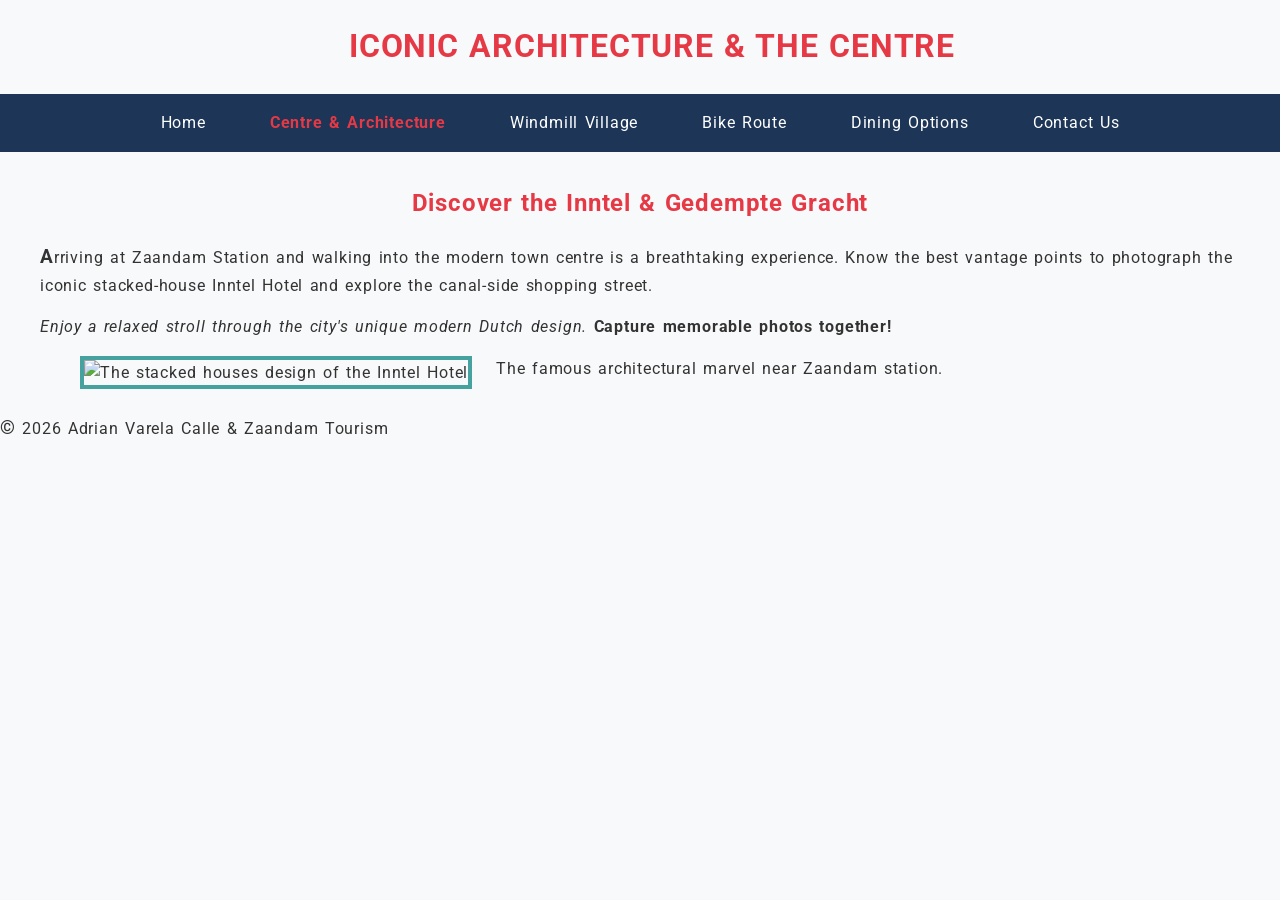
==== architecture.html @ 2069a8c5 "Proyect Final" ====
<!DOCTYPE html>
<html lang="en">
<head>
    <meta charset="utf-8">
    <meta name="author" content="Adrian Varela Calle">
    <meta name="description" content="Explore Zaandam iconic architecture and the Inntel Hotel. Capture memorable photos together on your romantic stroll through the modern Dutch town centre.">
    <meta name="keywords" content="Zaandam, architecture, Inntel, couple, photos">
    <meta name="viewport" content="width=device-width, initial-scale=1.0">
    <title>Centre & Architecture - Zaandam Guide</title>
    <link rel="icon" type="image/x-icon" href="img/favicon.ico">
    <link rel="stylesheet" type="text/css" href="css/style.css">
</head>
<body>
    <header>
        <h1>Iconic Architecture & The Centre</h1>
        <nav>
            <ul>
                <li><a href="index.html">Home</a></li>
                <li><a href="architecture.html" class="selected">Centre & Architecture</a></li>
                <li><a href="windmills.html">Windmill Village</a></li>
                <li><a href="bike-route.html">Bike Route</a></li>
                <li><a href="dining.html">Dining Options</a></li>
                <li><a href="contact.html">Contact Us</a></li>
            </ul>
        </nav>
    </header>
    
    <main>
        <section>
            <article>
                <h2>Discover the Inntel & Gedempte Gracht</h2>
                <p>Arriving at Zaandam Station and walking into the modern town centre is a breathtaking experience. Know the best vantage points to photograph the iconic stacked-house Inntel Hotel and explore the canal-side shopping street.</p>
                <em>Enjoy a relaxed stroll through the city's unique modern Dutch design.</em>
                <strong>Capture memorable photos together!</strong>
            </article>
            <figure>
                <img src="img/inntel-hotel.jpg" alt="The stacked houses design of the Inntel Hotel" title="Inntel Hotel Zaandam">
                <figcaption>The famous architectural marvel near Zaandam station.</figcaption>
            </figure>
        </section>
    </main>
    
    <footer>
        <p>&#169; 2026 Adrian Varela Calle &amp; Zaandam Tourism</p>
    </footer>
</body>
</html>
---- css/style.css ----
@import url('https://fonts.googleapis.com/css2?family=Roboto:wght@400;700&display=swap');

/* Basic HTML and CSS Styling Requirements */
body {
	font-family: 'Roboto', sans-serif;
	line-height: 1.6;
	letter-spacing: 0.05em;
	word-spacing: 0.1em;
	color: #333333;
	background-color: #f8f9fa;
	margin: 0;
	padding: 0;
}

h1 {
	text-transform: uppercase;
	text-indent: 1.5rem;
}

/* Advanced CSS Selectors and Formatting */
h1, h2 {
	color: #e63946;
	text-align: center;
}

p::first-letter {
	font-size: 1.2rem;
	font-weight: bold;
}

nav {
	background-color: #1d3557;
	padding: 1rem;
}

nav > ul {
	display: flex;
	list-style: none;
	padding: 0;
	margin: 0;
	justify-content: center;
}

nav a {
	color: #ffffff;
	text-decoration: none;
	padding: 0.5rem 1rem;
}

/* Mouse over link pseudo-class */
nav a:hover, nav a:focus {
	border-bottom-color: #e63946;
	border-bottom-style: solid;
	border-bottom-width: 2px;
}

/* Selected link pseudo-class */
nav a.selected {
	font-weight: bold;
	color: #e63946;
}

section {
	position: relative;
	max-width: 1200px;
	margin: 2rem auto;
	padding: 0 2rem;
}

img {
	float: left;
	margin-right: 1.5rem;
	margin-bottom: 1rem;
	max-width: 400px;
	border-color: #45a29e;
	border-style: solid;
	border-width: 4px;
}

table {
	width: 100%;
	border-collapse: collapse;
	margin-top: 1.5rem;
}

th, td {
	padding: 1rem;
	text-align: left;
}

/* Table pseudo-classes for even and odd rows */
table tr:nth-child(even) {
	background-color: #CFF;
}

table tr:nth-child(odd) {
	background-color: #FFF;
}

/* Responsiveness and Metadata specific elements */
#cookies {
	position: fixed;
	bottom: 0;
	left: 0;
	width: 100%;
	background-color: #f1faee;
	color: #333333;
	text-align: center;
	padding: 1rem 0;
	z-index: 9999;
}

/* Device specification for PC viewport */
@media (min-width: 769px) {
	nav > ul {
		flex-direction: row;
		gap: 2rem;
	}
}

/* Device specification for Smartphone viewport */
@media (max-width: 768px) {
	nav > ul {
		flex-direction: column;
		align-items: center;
	}
	
	img {
		float: none;
		margin-right: 0;
		width: 100%;
	}
	
	body {
		padding-bottom: 80px; 
	}
}
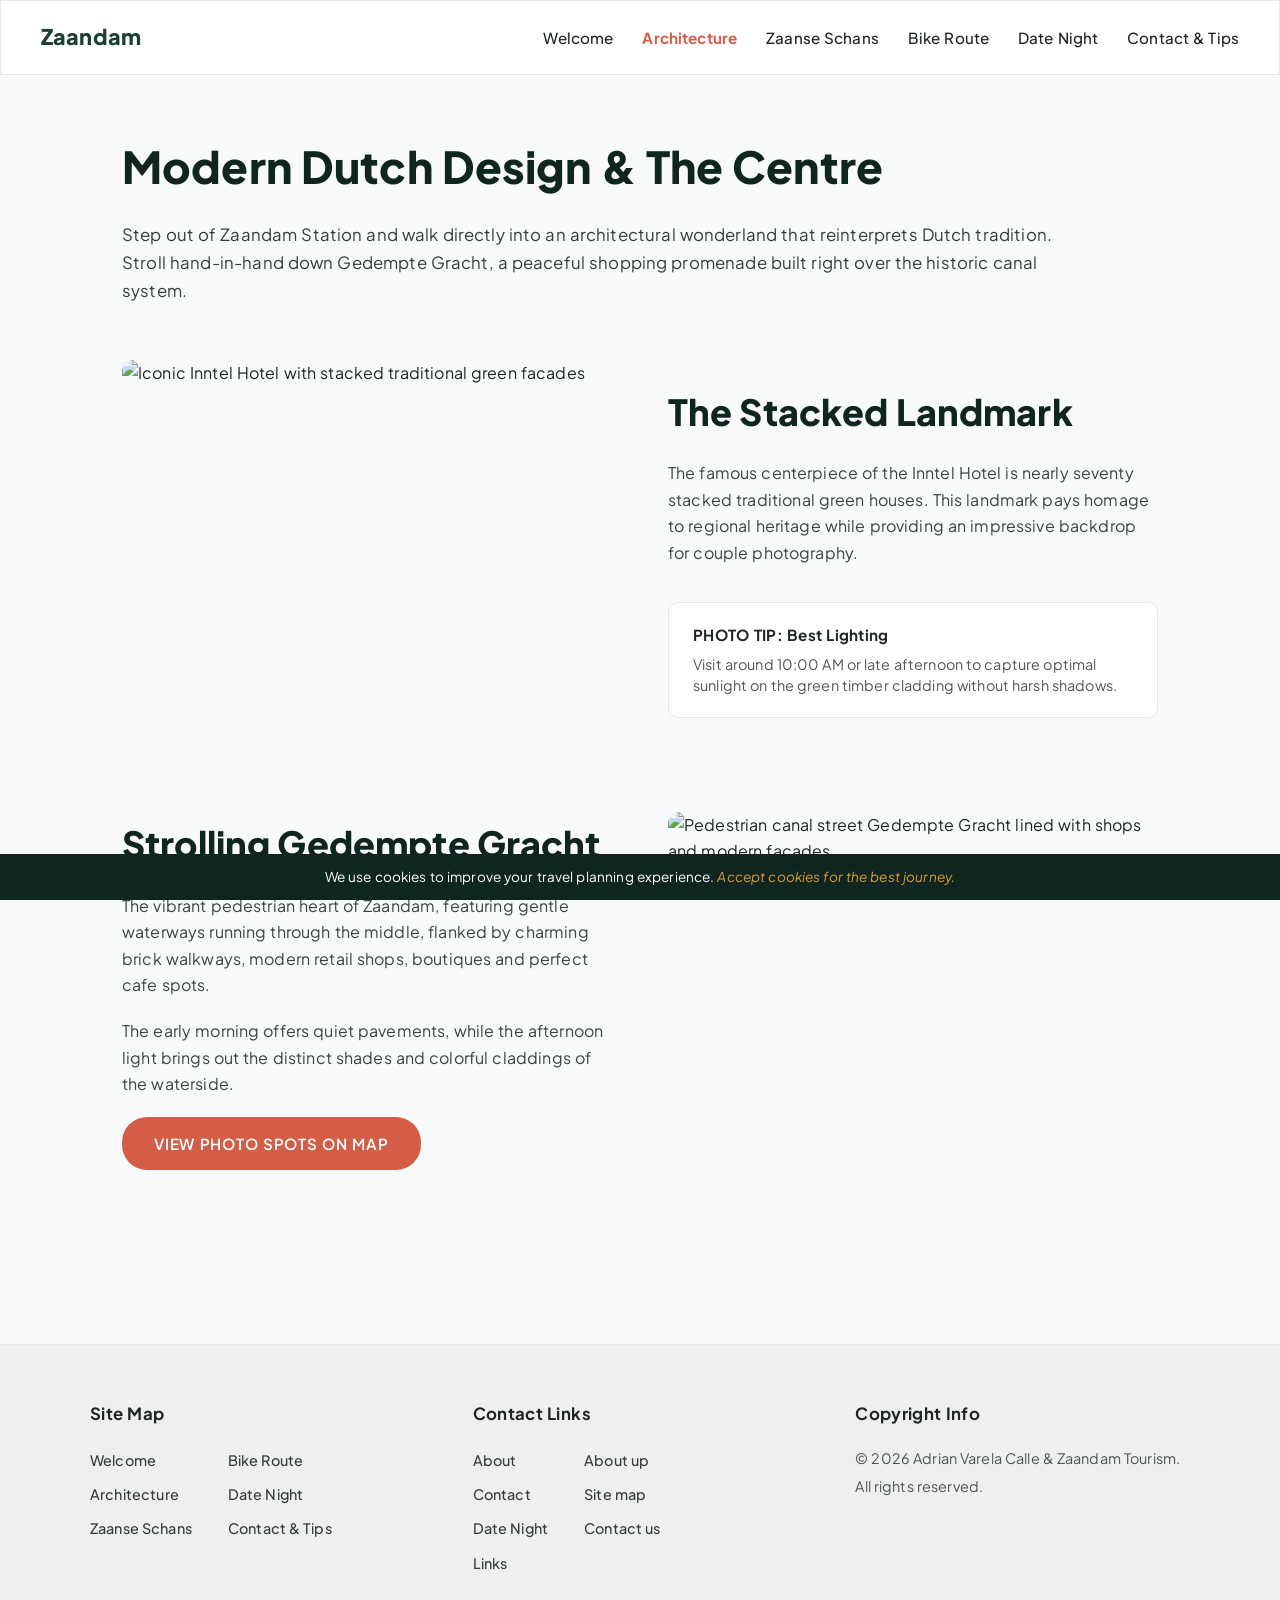
==== commit b6c1c3f3: "Actualizar proyecto" ====
--- a/architecture.html
+++ b/architecture.html
@@ -1,47 +1,133 @@
 <!DOCTYPE html>
 <html lang="en">
 <head>
-    <meta charset="utf-8">
-    <meta name="author" content="Adrian Varela Calle">
-    <meta name="description" content="Explore Zaandam iconic architecture and the Inntel Hotel. Capture memorable photos together on your romantic stroll through the modern Dutch town centre.">
-    <meta name="keywords" content="Zaandam, architecture, Inntel, couple, photos">
-    <meta name="viewport" content="width=device-width, initial-scale=1.0">
-    <title>Centre & Architecture - Zaandam Guide</title>
-    <link rel="icon" type="image/x-icon" href="img/favicon.ico">
-    <link rel="stylesheet" type="text/css" href="css/style.css">
+	<meta charset="utf-8">
+	<meta name="author" content="Adrian Varela Calle">
+	<meta name="description" content="Explore the unique modern Dutch architecture and shopping canals of central Zaandam, featuring the stacked Inntel Hotel and Gedempte Gracht.">
+	<meta name="keywords" content="Zaandam, architecture, Inntel, shopping, canals">
+	<meta name="viewport" content="width=device-width, initial-scale=1.0">
+	<title>Zaandam Guide for Young Spanish Couples - Centre &amp; Architecture</title>
+	
+	<!-- Google Fonts Preconnect and Stylesheet -->
+	<link rel="preconnect" href="https://fonts.googleapis.com">
+	<link rel="preconnect" href="https://fonts.gstatic.com" crossorigin>
+	<link rel="stylesheet" type="text/css" href="https://fonts.googleapis.com/css2?family=Plus+Jakarta+Sans:wght@400;500;600;700;800&display=swap">
+	
+	<!-- Favicon and Local Stylesheet -->
+	<link rel="icon" type="image/x-icon" href="img/favicon.ico">
+	<link rel="stylesheet" type="text/css" href="css/style.css">
 </head>
 <body>
-    <header>
-        <h1>Iconic Architecture & The Centre</h1>
-        <nav>
-            <ul>
-                <li><a href="index.html">Home</a></li>
-                <li><a href="architecture.html" class="selected">Centre & Architecture</a></li>
-                <li><a href="windmills.html">Windmill Village</a></li>
-                <li><a href="bike-route.html">Bike Route</a></li>
-                <li><a href="dining.html">Dining Options</a></li>
-                <li><a href="contact.html">Contact Us</a></li>
-            </ul>
-        </nav>
-    </header>
-    
-    <main>
-        <section>
-            <article>
-                <h2>Discover the Inntel & Gedempte Gracht</h2>
-                <p>Arriving at Zaandam Station and walking into the modern town centre is a breathtaking experience. Know the best vantage points to photograph the iconic stacked-house Inntel Hotel and explore the canal-side shopping street.</p>
-                <em>Enjoy a relaxed stroll through the city's unique modern Dutch design.</em>
-                <strong>Capture memorable photos together!</strong>
-            </article>
-            <figure>
-                <img src="img/inntel-hotel.jpg" alt="The stacked houses design of the Inntel Hotel" title="Inntel Hotel Zaandam">
-                <figcaption>The famous architectural marvel near Zaandam station.</figcaption>
-            </figure>
-        </section>
-    </main>
-    
-    <footer>
-        <p>&#169; 2026 Adrian Varela Calle &amp; Zaandam Tourism</p>
-    </footer>
+
+	<!-- Required cookie notice element evaluated with z-index 9999 -->
+	<aside id="cookies">
+		<p>We use cookies to improve your travel planning experience. <em>Accept cookies for the best journey.</em></p>
+	</aside>
+
+	<!-- Header and Main Navigation -->
+	<header class="main-header">
+		<a href="index.html" class="logo">
+			<img src="img/logo.png" alt="Zaandam emblem logo" title="Zaandam Tourism Logo" class="logo-img" onerror="this.style.display='none'">
+			<span class="logo-text">Zaandam</span>
+		</a>
+		<nav class="main-nav">
+			<ul>
+				<li><a href="index.html">Welcome</a></li>
+				<li><a href="architecture.html" class="selected">Architecture</a></li>
+				<li><a href="windmills.html">Zaanse Schans</a></li>
+				<li><a href="bike-route.html">Bike Route</a></li>
+				<li><a href="dining.html">Date Night</a></li>
+				<li><a href="contact.html">Contact &amp; Tips</a></li>
+			</ul>
+		</nav>
+	</header>
+
+	<main class="page-container">
+		<!-- Introduction Header Block -->
+		<section class="intro-block">
+			<h1>Modern Dutch Design &amp; The Centre</h1>
+			<p>Step out of Zaandam Station and walk directly into an architectural wonderland that reinterprets Dutch tradition. Stroll hand-in-hand down Gedempte Gracht, a peaceful shopping promenade built right over the historic canal system.</p>
+		</section>
+
+		<!-- Block 1: The Stacked Landmark (Image Left, Text Right) -->
+		<section class="feature-row">
+			<figure class="feature-figure">
+				<img src="img/inntel-hotel.jpg" alt="Iconic Inntel Hotel with stacked traditional green facades" title="The Famous Stacked Inntel Hotel">
+				<figcaption>The world-famous Inntel Hotel of Zaandam.</figcaption>
+			</figure>
+			<article class="feature-content">
+				<h2>The Stacked Landmark</h2>
+				<p>The famous centerpiece of the Inntel Hotel is nearly seventy stacked traditional green houses. This landmark pays homage to regional heritage while providing an impressive backdrop for couple photography.</p>
+				
+				<!-- Highlighted Photography Tip Card -->
+				<aside class="tip-card">
+					<h3>PHOTO TIP: Best Lighting</h3>
+					<p>Visit around 10:00 AM or late afternoon to capture optimal sunlight on the green timber cladding without harsh shadows.</p>
+				</aside>
+			</article>
+		</section>
+
+		<!-- Block 2: Strolling Gedempte Gracht (Text Left, Image Right) -->
+		<section class="feature-row feature-row-reverse">
+			<article class="feature-content">
+				<h2>Strolling Gedempte Gracht</h2>
+				<p>The vibrant pedestrian heart of Zaandam, featuring gentle waterways running through the middle, flanked by charming brick walkways, modern retail shops, boutiques and perfect cafe spots.</p>
+				<p>The early morning offers quiet pavements, while the afternoon light brings out the distinct shades and colorful claddings of the waterside.</p>
+				<p><a href="contact.html" class="btn btn-primary">View Photo Spots on Map</a></p>
+			</article>
+			<figure class="feature-figure">
+				<img src="img/gedempte-gracht.jpg" alt="Pedestrian canal street Gedempte Gracht lined with shops and modern facades" title="Gedempte Gracht Shopping Promenade">
+				<figcaption>Gedempte Gracht shopping promenade and canal path.</figcaption>
+			</figure>
+		</section>
+	</main>
+
+	<!-- Unified Multi-Column Footer complying with rubrics and figma design -->
+	<footer class="columns-footer">
+		<section class="footer-columns-container">
+			<!-- Column 1: Site Map -->
+			<section class="footer-col">
+				<h3>Site Map</h3>
+				<nav class="footer-links-grid">
+					<ul>
+						<li><a href="index.html">Welcome</a></li>
+						<li><a href="architecture.html">Architecture</a></li>
+						<li><a href="windmills.html">Zaanse Schans</a></li>
+					</ul>
+					<ul>
+						<li><a href="bike-route.html">Bike Route</a></li>
+						<li><a href="dining.html">Date Night</a></li>
+						<li><a href="contact.html">Contact &amp; Tips</a></li>
+					</ul>
+				</nav>
+			</section>
+
+			<!-- Column 2: Contact Links -->
+			<section class="footer-col">
+				<h3>Contact Links</h3>
+				<nav class="footer-links-grid">
+					<ul>
+						<li><a href="contact.html">About</a></li>
+						<li><a href="contact.html">Contact</a></li>
+						<li><a href="dining.html">Date Night</a></li>
+						<li><a href="contact.html">Links</a></li>
+					</ul>
+					<ul>
+						<li><a href="contact.html">About up</a></li>
+						<li><a href="index.html">Site map</a></li>
+						<li><a href="contact.html">Contact us</a></li>
+					</ul>
+				</nav>
+			</section>
+
+			<!-- Column 3: Copyright Info -->
+			<section class="footer-col footer-col-copyright">
+				<h3>Copyright Info</h3>
+				<p>&#169; 2026 Adrian Varela Calle &amp; Zaandam Tourism.</p>
+				<p>All rights reserved.</p>
+			</section>
+		</section>
+	</footer>
+
 </body>
 </html>
--- a/css/style.css
+++ b/css/style.css
@@ -1,137 +1,1200 @@
-@import url('https://fonts.googleapis.com/css2?family=Roboto:wght@400;700&display=swap');
-
-/* Basic HTML and CSS Styling Requirements */
-body {
-	font-family: 'Roboto', sans-serif;
-	line-height: 1.6;
-	letter-spacing: 0.05em;
-	word-spacing: 0.1em;
-	color: #333333;
-	background-color: #f8f9fa;
+/* ==========================================================================
+   Google Fonts Import
+   Direct import of Plus Jakarta Sans according to project design
+   ========================================================================== */
+@import url('https://fonts.googleapis.com/css2?family=Plus+Jakarta+Sans:wght@400;500;600;700;800&display=swap');
+
+/* ==========================================================================
+   CSS Custom Properties (Variables)
+   60-30-10 Rule & Brand Identity Palette
+   ========================================================================== */
+:root {
+	--color-off-white: #F8F9FA;
+	--color-bg-alt: #F4F6F4;
+	--color-card-bg: #FFFFFF;
+	--primary-color: #1B3E35;          /* Zaanse Green */
+	--primary-color-dark: #0F2520;
+	--accent-terracotta: #D35D47;      /* Terracotta */
+	--accent-rust: #A73C27;
+	--neutral-dark: #1E2522;
+	--neutral-grey: #4A5550;
+	--neutral-light: #E5E7EB;
+	--font-base: 'Plus Jakarta Sans', sans-serif;
+}
+
+/* ==========================================================================
+   Base Reset & Global Typography
+   ========================================================================== */
+*, *::before, *::after {
+	box-sizing: border-box;
 	margin: 0;
 	padding: 0;
 }
 
-h1 {
-	text-transform: uppercase;
-	text-indent: 1.5rem;
-}
-
-/* Advanced CSS Selectors and Formatting */
-h1, h2 {
-	color: #e63946;
-	text-align: center;
-}
-
-p::first-letter {
-	font-size: 1.2rem;
-	font-weight: bold;
-}
-
-nav {
-	background-color: #1d3557;
-	padding: 1rem;
-}
-
-nav > ul {
-	display: flex;
-	list-style: none;
-	padding: 0;
-	margin: 0;
-	justify-content: center;
-}
-
-nav a {
-	color: #ffffff;
+body {
+	font-family: var(--font-base);
+	background-color: var(--color-off-white);
+	color: var(--neutral-dark);
+	line-height: 1.6;
+	letter-spacing: 0.01em;
+	word-spacing: 0.05em;
+}
+
+img {
+	max-width: 100%;
+	height: auto;
+	display: block;
+}
+
+a {
 	text-decoration: none;
-	padding: 0.5rem 1rem;
-}
-
-/* Mouse over link pseudo-class */
-nav a:hover, nav a:focus {
-	border-bottom-color: #e63946;
-	border-bottom-style: solid;
-	border-bottom-width: 2px;
-}
-
-/* Selected link pseudo-class */
-nav a.selected {
-	font-weight: bold;
-	color: #e63946;
-}
-
-section {
-	position: relative;
-	max-width: 1200px;
-	margin: 2rem auto;
-	padding: 0 2rem;
-}
-
-img {
-	float: left;
-	margin-right: 1.5rem;
-	margin-bottom: 1rem;
-	max-width: 400px;
-	border-color: #45a29e;
-	border-style: solid;
-	border-width: 4px;
-}
-
-table {
-	width: 100%;
-	border-collapse: collapse;
-	margin-top: 1.5rem;
-}
-
-th, td {
-	padding: 1rem;
-	text-align: left;
-}
-
-/* Table pseudo-classes for even and odd rows */
-table tr:nth-child(even) {
-	background-color: #CFF;
-}
-
-table tr:nth-child(odd) {
-	background-color: #FFF;
-}
-
-/* Responsiveness and Metadata specific elements */
+	color: inherit;
+	transition: color 0.2s ease, background-color 0.2s ease;
+}
+
+/* Rubric requirement: Cookie notice with fixed position and z-index 9999 */
 #cookies {
 	position: fixed;
 	bottom: 0;
 	left: 0;
 	width: 100%;
-	background-color: #f1faee;
+	background-color: var(--primary-color-dark);
+	color: #FFFFFF;
+	padding: 0.75rem 1.5rem;
+	text-align: center;
+	z-index: 9999;
+	font-size: 0.85rem;
+}
+
+#cookies em {
+	color: #DE9B35;
+	font-style: italic;
+}
+
+/* Rubric requirement: first-letter pseudo-element */
+.info-article > p:first-of-type::first-letter {
+	font-size: 1.3em;
+	font-weight: 700;
+	color: var(--accent-terracotta);
+}
+
+/* Rubric requirement: text-indent property */
+.info-article p {
+	text-indent: 0.5rem;
+	margin-bottom: 1.25rem;
+}
+
+/* Rubric requirement: border properties and comma selector */
+header, footer {
+	border-width: 1px;
+	border-style: solid;
+	border-color: var(--neutral-light);
+}
+
+/* Rubric requirement: float property */
+.brand-float-badge {
+	float: right;
+	margin-left: 1rem;
+	margin-bottom: 0.5rem;
+}
+
+/* ==========================================================================
+   Header & Navigation
+   ========================================================================== */
+.main-header {
+	background-color: #FFFFFF;
+	position: sticky;
+	top: 0;
+	z-index: 1000;
+	display: flex;
+	justify-content: space-between;
+	align-items: center;
+	padding: 1.2rem 2.5rem;
+}
+
+.logo {
+	display: flex;
+	align-items: center;
+	gap: 0.6rem;
+}
+
+.logo-img {
+	width: 32px;
+	height: 32px;
+	border-radius: 50%;
+	object-fit: cover;
+}
+
+.logo-text {
+	font-size: 1.35rem;
+	font-weight: 800;
+	color: var(--primary-color);
+}
+
+.main-nav ul {
+	list-style: none;
+	display: flex;
+	gap: 1.8rem;
+}
+
+.main-nav a {
+	color: var(--neutral-dark);
+	font-weight: 500;
+	font-size: 0.95rem;
+}
+
+/* Rubric requirements: :hover pseudo-class and selected link state */
+.main-nav a:hover {
+	color: var(--accent-terracotta);
+}
+
+.main-nav a.selected {
+	color: var(--accent-terracotta);
+	font-weight: 700;
+}
+
+/* ==========================================================================
+   Common Layout & Typography
+   ========================================================================== */
+.page-container {
+	max-width: 1100px;
+	margin: 0 auto;
+	padding: 3.5rem 2rem 5rem;
+}
+
+.intro-block {
+	margin-bottom: 3.5rem;
+}
+
+.intro-block h1 {
+	font-size: 2.75rem;
+	font-weight: 800;
+	color: var(--primary-color-dark);
+	margin-bottom: 1.25rem;
+}
+
+.intro-block p {
+	font-size: 1.05rem;
+	line-height: 1.65;
+	color: #333D39;
+	max-width: 950px;
+}
+
+figcaption {
+	font-size: 0.75rem;
+	color: #777777;
+	margin-top: 0.5rem;
+	text-align: center;
+}
+
+/* Rubric requirement: text-transform uppercase for buttons */
+.btn {
+	display: inline-block;
+	border-radius: 25px;
+	background-color: var(--accent-terracotta);
+	color: #FFFFFF;
+	font-weight: 600;
+	text-align: center;
+	text-transform: uppercase;
+	letter-spacing: 0.05em;
+	cursor: pointer;
+	border: none;
+}
+
+.btn:hover {
+	background-color: var(--accent-rust);
+}
+
+.btn-primary {
+	padding: 0.85rem 2rem;
+	font-size: 0.95rem;
+}
+
+.btn-card {
+	padding: 0.55rem 1.4rem;
+	font-size: 0.85rem;
+}
+
+.btn-outline {
+	background-color: #FFFFFF;
+	color: var(--neutral-dark);
+	border: 1.5px solid #2B3A33;
+	padding: 0.75rem 1.75rem;
+	font-size: 0.9rem;
+	border-radius: 25px;
+}
+
+.btn-outline:hover {
+	background-color: var(--primary-color);
+	color: #FFFFFF;
+}
+
+.btn-secondary-small {
+	background-color: #8C9993;
+	color: #FFFFFF;
+	padding: 0.4rem 1.1rem;
+	font-size: 0.8rem;
+	border-radius: 18px;
+}
+
+.btn-secondary-small:hover {
+	background-color: var(--primary-color);
+}
+
+/* ==========================================================================
+   Home Page Sections
+   ========================================================================== */
+.hero-section {
+	max-width: 1200px;
+	margin: 0 auto;
+	padding: 4.5rem 2rem;
+	display: flex;
+	align-items: center;
+	gap: 3.5rem;
+}
+
+.hero-text-block {
+	flex: 1;
+}
+
+.hero-text-block h1 {
+	font-size: 3.5rem;
+	line-height: 1.2;
+	font-weight: 800;
+	color: var(--primary-color-dark);
+	margin-bottom: 1.5rem;
+}
+
+.hero-text-block p {
+	font-size: 1.1rem;
+	line-height: 1.7;
+	color: var(--neutral-grey);
+	margin-bottom: 1.5rem;
+}
+
+.hero-figure {
+	flex: 1;
+}
+
+.hero-figure img {
+	width: 100%;
+	height: 460px;
+	object-fit: cover;
+	border-radius: 12px;
+}
+
+.info-banner {
+	background-color: var(--color-bg-alt);
+	padding: 4.5rem 2rem;
+	border-top: 1px solid #ECEEEA;
+	border-bottom: 1px solid #ECEEEA;
+}
+
+.info-article {
+	max-width: 860px;
+	margin: 0 auto;
+	text-align: center;
+}
+
+.info-article h2 {
+	font-size: 2.25rem;
+	font-weight: 700;
+	color: var(--primary-color-dark);
+	margin-bottom: 2rem;
+}
+
+.info-article p {
+	font-size: 1.05rem;
+	line-height: 1.75;
+	color: #3A4441;
+}
+
+.highlights-section {
+	max-width: 1200px;
+	margin: 0 auto;
+	padding: 5rem 2rem;
+}
+
+.highlights-section > h2 {
+	font-size: 2.25rem;
+	font-weight: 700;
+	margin-bottom: 2.5rem;
+	color: var(--primary-color-dark);
+}
+
+.cards-container {
+	display: flex;
+	gap: 1.5rem;
+	justify-content: space-between;
+}
+
+.highlight-card {
+	flex: 1;
+	background-color: var(--color-card-bg);
+	border: 1px solid var(--neutral-light);
+	border-radius: 12px;
+	padding: 1.25rem;
+	display: flex;
+	flex-direction: column;
+}
+
+.highlight-card figure {
+	width: 100%;
+	height: 160px;
+	border-radius: 8px;
+	overflow: hidden;
+	margin-bottom: 1rem;
+}
+
+.highlight-card figure img {
+	width: 100%;
+	height: 100%;
+	object-fit: cover;
+}
+
+.highlight-card figcaption {
+	display: none;
+}
+
+.card-details {
+	display: flex;
+	flex-direction: column;
+	flex-grow: 1;
+}
+
+.card-details h3 {
+	font-size: 1.25rem;
+	font-weight: 700;
+	margin-bottom: 0.5rem;
+	color: var(--neutral-dark);
+}
+
+.card-details p {
+	font-size: 0.9rem;
+	color: var(--neutral-grey);
+	margin-bottom: 1.25rem;
+	flex-grow: 1;
+}
+
+.newsletter-section {
+	max-width: 700px;
+	margin: 2rem auto 5rem;
+	padding: 0 1.5rem;
+}
+
+fieldset {
+	border: 1px solid var(--neutral-light);
+	border-radius: 12px;
+	padding: 1.75rem;
+	background-color: #FFFFFF;
+}
+
+legend {
+	font-weight: 700;
+	color: var(--primary-color);
+	padding: 0 0.5rem;
+}
+
+label {
+	display: block;
+	font-size: 0.9rem;
+	margin-bottom: 0.5rem;
+	font-weight: 600;
+}
+
+input[type="email"] {
+	width: 100%;
+	padding: 0.75rem;
+	border: 1px solid var(--neutral-light);
+	border-radius: 6px;
+	margin-bottom: 1rem;
+	font-family: inherit;
+}
+
+input[type="submit"] {
+	background-color: var(--accent-terracotta);
+	color: #FFFFFF;
+	padding: 0.65rem 1.5rem;
+	border: none;
+	border-radius: 20px;
+	cursor: pointer;
+	font-weight: 600;
+	text-transform: uppercase;
+}
+
+input[type="submit"]:hover {
+	background-color: var(--accent-rust);
+}
+
+/* ==========================================================================
+   Architecture Page Styles (Detail Page)
+   ========================================================================== */
+.feature-row {
+	display: flex;
+	align-items: center;
+	gap: 3.5rem;
+	margin-bottom: 4.5rem;
+}
+
+.feature-figure {
+	flex: 1;
+}
+
+.feature-figure img {
+	width: 100%;
+	height: 380px;
+	object-fit: cover;
+	border-radius: 12px;
+}
+
+.feature-figure figcaption {
+	display: none;
+}
+
+.feature-content {
+	flex: 1;
+	display: flex;
+	flex-direction: column;
+	align-items: flex-start;
+}
+
+.feature-content h2 {
+	font-size: 2.25rem;
+	font-weight: 800;
+	color: var(--primary-color-dark);
+	margin-bottom: 1.25rem;
+}
+
+.feature-content p {
+	font-size: 1rem;
+	line-height: 1.65;
+	color: #3A4441;
+	margin-bottom: 1.25rem;
+}
+
+.tip-card {
+	background-color: #FFFFFF;
+	border: 1px solid var(--neutral-light);
+	border-radius: 10px;
+	padding: 1.25rem 1.5rem;
+	margin-top: 1rem;
+	width: 100%;
+}
+
+.tip-card h3 {
+	font-size: 0.95rem;
+	font-weight: 700;
+	color: var(--neutral-dark);
+	margin-bottom: 0.4rem;
+	letter-spacing: 0.02em;
+}
+
+.tip-card p {
+	font-size: 0.9rem;
+	line-height: 1.5;
+	color: #555555;
+	margin-bottom: 0;
+}
+
+/* ==========================================================================
+   Windmills Page Styles (Zaanse Schans)
+   ========================================================================== */
+.windmills-grid {
+	display: flex;
+	gap: 3rem;
+	align-items: flex-start;
+}
+
+.windmills-left-col {
+	flex: 1.15;
+	display: flex;
+	flex-direction: column;
+}
+
+.windmills-hero-figure {
+	width: 100%;
+	border-radius: 12px;
+	overflow: hidden;
+	margin-bottom: 2rem;
+	background-color: var(--color-bg-alt);
+}
+
+.windmills-hero-figure img {
+	width: 100%;
+	height: 300px;
+	object-fit: cover;
+}
+
+.windmills-hero-figure figcaption {
+	display: none;
+}
+
+.spotlight-block {
+	display: flex;
+	flex-direction: column;
+	align-items: flex-start;
+}
+
+.spotlight-subtitle {
+	font-size: 1.5rem;
+	font-weight: 700;
+	color: var(--primary-color-dark);
+	margin-bottom: 0.15rem;
+	line-height: 1.25;
+}
+
+.spotlight-block h2 {
+	font-size: 2.1rem;
+	font-weight: 800;
+	color: var(--primary-color);
+	margin-bottom: 1rem;
+	line-height: 1.2;
+}
+
+.spotlight-block p {
+	font-size: 1rem;
+	line-height: 1.6;
+	color: #3A4441;
+	margin-bottom: 1.5rem;
+}
+
+.windmills-right-col {
+	flex: 1;
+	display: flex;
+	flex-direction: column;
+}
+
+.tip-card-morning {
+	border: 1.5px solid #F09A87;
+	background-color: #FFFDFD;
+	border-radius: 10px;
+	padding: 1.25rem 1.5rem;
+	margin-bottom: 2rem;
+}
+
+.tip-card-morning h3 {
+	font-size: 1.05rem;
+	font-weight: 700;
+	color: var(--accent-terracotta);
+	margin-bottom: 0.4rem;
+	letter-spacing: 0.03em;
+}
+
+.tip-card-morning p {
+	font-size: 0.95rem;
+	line-height: 1.5;
 	color: #333333;
+}
+
+.village-text-content p {
+	font-size: 1rem;
+	line-height: 1.65;
+	color: #3A4441;
+	margin-bottom: 1.35rem;
+}
+
+/* ==========================================================================
+   Table Section Styles (Grading Group 4 Requirement)
+   Uses nth-child to alternate line colors (#CFF even, #FFF odd)
+   ========================================================================== */
+.timetable-section {
+	margin-top: 5rem;
+	margin-bottom: 2rem;
+}
+
+.timetable-section h2 {
+	font-size: 2.25rem;
+	font-weight: 800;
+	color: var(--primary-color-dark);
+	margin-bottom: 0.5rem;
+}
+
+.timetable-section p {
+	font-size: 1.05rem;
+	color: #3A4441;
+	margin-bottom: 1.75rem;
+}
+
+.attractions-table {
+	width: 100%;
+	border-collapse: collapse;
+	border: 1px solid var(--neutral-light);
+	border-radius: 8px;
+	overflow: hidden;
+	box-shadow: 0 4px 12px rgba(0, 0, 0, 0.04);
+}
+
+.attractions-table caption {
+	font-size: 1.15rem;
+	font-weight: 700;
+	color: var(--primary-color);
+	padding: 1rem 0;
+	caption-side: top;
 	text-align: center;
-	padding: 1rem 0;
-	z-index: 9999;
-}
-
-/* Device specification for PC viewport */
+}
+
+.attractions-table th {
+	background-color: var(--primary-color);
+	color: #FFFFFF;
+	font-weight: 700;
+	padding: 1rem 1.25rem;
+	text-align: left;
+	font-size: 0.95rem;
+}
+
+.attractions-table td {
+	padding: 0.95rem 1.25rem;
+	font-size: 0.95rem;
+	color: var(--neutral-dark);
+	border-bottom: 1px solid #DCE5E2;
+}
+
+.attractions-table tbody tr:nth-child(odd) {
+	background-color: #FFFFFF;
+}
+
+.attractions-table tbody tr:nth-child(even) {
+	background-color: #CCFFFF;
+}
+
+/* ==========================================================================
+   Bike Route & Dining Shared Layout
+   ========================================================================== */
+.route-main-grid {
+	display: flex;
+	gap: 3rem;
+	align-items: flex-start;
+	margin-bottom: 3.5rem;
+}
+
+.route-left-col {
+	flex: 1.1;
+	display: flex;
+	flex-direction: column;
+}
+
+.route-hero-figure {
+	width: 100%;
+	border-radius: 12px;
+	overflow: hidden;
+	margin-bottom: 1.5rem;
+	background-color: var(--color-bg-alt);
+}
+
+.route-hero-figure img {
+	width: 100%;
+	height: 310px;
+	object-fit: cover;
+}
+
+.route-hero-figure figcaption {
+	display: none;
+}
+
+.route-info-card h2 {
+	font-size: 1.15rem;
+	font-weight: 800;
+	color: var(--neutral-dark);
+	margin-bottom: 0.6rem;
+	letter-spacing: 0.03em;
+}
+
+.route-info-card p {
+	font-size: 0.95rem;
+	line-height: 1.6;
+	color: #3A4441;
+}
+
+.route-info-card .btn {
+	margin-top: 1rem;
+}
+
+.route-right-col {
+	flex: 1;
+	display: flex;
+	flex-direction: column;
+}
+
+.tip-card-ride {
+	background-color: #FFFFFF;
+	border: 1px solid var(--neutral-light);
+	border-radius: 10px;
+	padding: 1.25rem 1.5rem;
+	margin-bottom: 1.75rem;
+}
+
+.tip-card-ride h3 {
+	font-size: 1.05rem;
+	font-weight: 800;
+	color: var(--neutral-dark);
+	margin-bottom: 0.35rem;
+	letter-spacing: 0.02em;
+}
+
+.tip-card-ride p {
+	font-size: 0.95rem;
+	line-height: 1.5;
+	color: #555555;
+}
+
+.route-text-content p {
+	font-size: 1rem;
+	line-height: 1.65;
+	color: #3A4441;
+	margin-bottom: 1.35rem;
+}
+
+.route-sub-cards {
+	display: flex;
+	gap: 1.75rem;
+	margin-bottom: 4rem;
+}
+
+.mini-feature-card {
+	flex: 1;
+	background-color: #FFFFFF;
+	border: 1px solid var(--neutral-light);
+	border-radius: 12px;
+	padding: 1rem 1.25rem;
+	display: flex;
+	align-items: center;
+	gap: 1.25rem;
+}
+
+.mini-feature-card figure {
+	width: 130px;
+	height: 105px;
+	border-radius: 8px;
+	overflow: hidden;
+	flex-shrink: 0;
+}
+
+.mini-feature-card figure img {
+	width: 100%;
+	height: 100%;
+	object-fit: cover;
+}
+
+.mini-feature-card figcaption {
+	display: none;
+}
+
+.mini-card-text {
+	display: flex;
+	flex-direction: column;
+	align-items: flex-start;
+}
+
+.mini-card-text h3 {
+	font-size: 1.05rem;
+	font-weight: 700;
+	color: var(--neutral-dark);
+	margin-bottom: 0.35rem;
+}
+
+.mini-card-text p {
+	font-size: 0.85rem;
+	line-height: 1.45;
+	color: var(--neutral-grey);
+	margin-bottom: 0.65rem;
+}
+
+/* ==========================================================================
+   Contact & FAQ Page Styles
+   ========================================================================== */
+.contact-main-grid {
+	display: flex;
+	gap: 3rem;
+	align-items: flex-start;
+	margin-bottom: 5rem;
+}
+
+.faq-column {
+	flex: 1;
+	display: flex;
+	flex-direction: column;
+}
+
+.contact-hero-figure {
+	width: 100%;
+	border-radius: 12px;
+	overflow: hidden;
+	margin-bottom: 1.75rem;
+	background-color: var(--color-bg-alt);
+}
+
+.contact-hero-figure img {
+	width: 100%;
+	height: 310px;
+	object-fit: cover;
+}
+
+.contact-hero-figure figcaption {
+	display: none;
+}
+
+.faq-content-card h2 {
+	font-size: 1.35rem;
+	font-weight: 800;
+	color: var(--primary-color-dark);
+	margin-bottom: 1rem;
+}
+
+.faq-content-card p {
+	font-size: 0.95rem;
+	line-height: 1.6;
+	color: #3A4441;
+	margin-bottom: 1.25rem;
+}
+
+.form-column {
+	flex: 1.15;
+	display: flex;
+	flex-direction: column;
+	gap: 1.5rem;
+}
+
+.contact-card-form fieldset {
+	background-color: #FFFFFF;
+	border: 1px solid var(--neutral-light);
+	border-radius: 12px;
+	padding: 1.75rem;
+	display: flex;
+	flex-direction: column;
+	gap: 1.15rem;
+	box-shadow: 0 4px 14px rgba(0, 0, 0, 0.03);
+}
+
+.contact-card-form legend {
+	font-size: 1.25rem;
+	font-weight: 800;
+	color: var(--primary-color-dark);
+	padding: 0 0.5rem;
+	margin-bottom: 0.5rem;
+}
+
+.form-row-split {
+	display: flex;
+	gap: 1rem;
+}
+
+.form-row-split .form-field-group {
+	flex: 1;
+}
+
+.form-field-group {
+	display: flex;
+	flex-direction: column;
+	gap: 0.4rem;
+}
+
+.form-field-group label {
+	font-size: 0.9rem;
+	font-weight: 700;
+	color: var(--neutral-dark);
+}
+
+.form-field-group input[type="text"],
+.form-field-group input[type="email"],
+.form-field-group select,
+.form-field-group textarea {
+	width: 100%;
+	padding: 0.75rem 0.9rem;
+	border: 1px solid #C4CFCB;
+	border-radius: 8px;
+	font-family: inherit;
+	font-size: 0.95rem;
+	color: var(--neutral-dark);
+	background-color: #FFFFFF;
+	transition: border-color 0.2s ease, box-shadow 0.2s ease;
+}
+
+.form-field-group input:focus,
+.form-field-group select:focus,
+.form-field-group textarea:focus {
+	outline: none;
+	border-color: var(--primary-color);
+	box-shadow: 0 0 0 3px rgba(27, 62, 53, 0.12);
+}
+
+.form-field-group textarea {
+	resize: vertical;
+	min-height: 100px;
+}
+
+.form-subtext {
+	font-size: 0.85rem;
+	color: var(--neutral-grey);
+	line-height: 1.45;
+}
+
+.btn-submit-message {
+	width: 100%;
+	background-color: var(--accent-terracotta);
+	color: #FFFFFF;
+	padding: 0.85rem 1.5rem;
+	border: none;
+	border-radius: 8px;
+	font-size: 1rem;
+	font-weight: 700;
+	cursor: pointer;
+	text-transform: none;
+	letter-spacing: normal;
+}
+
+.btn-submit-message:hover {
+	background-color: var(--accent-rust);
+}
+
+.alert-box {
+	border-radius: 8px;
+	padding: 1rem 1.25rem;
+	font-size: 0.9rem;
+	display: flex;
+	align-items: center;
+}
+
+.alert-success {
+	background-color: #EBF8F2;
+	border: 1px solid #A3DEC4;
+	color: #16533A;
+}
+
+.alert-success p {
+	color: #16533A;
+	margin: 0;
+}
+
+/* ==========================================================================
+   Unified Multi-Column Footer Styles
+   ========================================================================== */
+.columns-footer {
+	background-color: #EFEFEF;
+	border-width: 1px 0 0 0;
+	border-style: solid;
+	border-color: var(--neutral-light);
+	padding: 3.5rem 2rem 5rem;
+}
+
+.footer-columns-container {
+	max-width: 1100px;
+	margin: 0 auto;
+	display: flex;
+	justify-content: space-between;
+	align-items: flex-start;
+	gap: 3rem;
+}
+
+.footer-col {
+	flex: 1;
+}
+
+.footer-col h3 {
+	font-size: 1.05rem;
+	font-weight: 700;
+	color: var(--neutral-dark);
+	margin-bottom: 1.15rem;
+	letter-spacing: 0.02em;
+}
+
+.footer-links-grid {
+	display: flex;
+	gap: 2.25rem;
+}
+
+.footer-links-grid ul {
+	list-style: none;
+	padding: 0;
+	margin: 0;
+}
+
+.footer-links-grid li {
+	margin-bottom: 0.55rem;
+}
+
+.footer-links-grid a {
+	font-size: 0.9rem;
+	color: #333D39;
+	font-weight: 500;
+	text-decoration: none;
+	transition: color 0.2s ease;
+}
+
+.footer-links-grid a:hover {
+	color: var(--accent-terracotta);
+}
+
+.footer-col-copyright p {
+	font-size: 0.9rem;
+	line-height: 1.6;
+	color: #4A5550;
+	margin-bottom: 0.35rem;
+}
+
+/* ==========================================================================
+   MEDIA QUERIES - Breakpoints: Smartphone <= 768px, PC > 768px
+   ========================================================================== */
+
+/* PC Viewport (> 768px) */
 @media (min-width: 769px) {
-	nav > ul {
+	.hero-text-block h1 {
+		font-size: 3.5rem;
+	}
+}
+
+/* Smartphone Viewport (<= 768px) */
+@media (max-width: 768px) {
+	.main-header {
+		padding: 1rem 1.25rem;
+		flex-direction: column;
+		gap: 1rem;
+	}
+
+	.main-nav ul {
+		flex-wrap: wrap;
+		justify-content: center;
+		gap: 0.75rem 1.25rem;
+	}
+
+	.hero-section {
+		flex-direction: column;
+		padding: 2.5rem 1.25rem 3.5rem;
+		gap: 2rem;
+	}
+
+	.hero-text-block h1 {
+		font-size: 2.4rem;
+	}
+
+	.hero-figure {
+		width: 100%;
+	}
+
+	.hero-figure img {
+		height: 260px;
+	}
+
+	.cards-container {
+		flex-direction: column;
+		gap: 1.25rem;
+	}
+
+	.highlight-card {
 		flex-direction: row;
+		align-items: center;
+		gap: 1.25rem;
+		padding: 1rem;
+	}
+
+	.highlight-card figure {
+		width: 120px;
+		height: 110px;
+		margin-bottom: 0;
+		flex-shrink: 0;
+	}
+
+	.card-details h3 {
+		font-size: 1.15rem;
+		margin-bottom: 0.35rem;
+	}
+
+	.card-details p {
+		margin-bottom: 0.75rem;
+	}
+
+	.page-container {
+		padding: 2.5rem 1.25rem 3.5rem;
+	}
+
+	.intro-block h1 {
+		font-size: 2.2rem;
+	}
+
+	.feature-row {
+		flex-direction: column;
+		gap: 1.75rem;
+		margin-bottom: 3.5rem;
+	}
+
+	.feature-figure img {
+		height: 250px;
+	}
+
+	.windmills-grid {
+		flex-direction: column;
 		gap: 2rem;
 	}
-}
-
-/* Device specification for Smartphone viewport */
-@media (max-width: 768px) {
-	nav > ul {
+
+	.windmills-hero-figure img {
+		height: 230px;
+	}
+
+	.spotlight-subtitle {
+		font-size: 1.3rem;
+	}
+
+	.spotlight-block h2 {
+		font-size: 1.8rem;
+	}
+
+	.tip-card-morning {
+		margin-bottom: 1.5rem;
+	}
+
+	.attractions-table th,
+	.attractions-table td {
+		padding: 0.75rem 0.65rem;
+		font-size: 0.85rem;
+	}
+
+	.route-main-grid {
 		flex-direction: column;
-		align-items: center;
-	}
-	
-	img {
-		float: none;
-		margin-right: 0;
-		width: 100%;
-	}
-	
-	body {
-		padding-bottom: 80px; 
+		gap: 2rem;
+		margin-bottom: 2.5rem;
+	}
+
+	.route-hero-figure img {
+		height: 240px;
+	}
+
+	.route-sub-cards {
+		flex-direction: column;
+		gap: 1.25rem;
+	}
+
+	.mini-feature-card {
+		padding: 0.85rem 1rem;
+	}
+
+	.mini-feature-card figure {
+		width: 110px;
+		height: 95px;
+	}
+
+	.contact-main-grid {
+		flex-direction: column;
+		gap: 2.5rem;
+	}
+
+	.form-row-split {
+		flex-direction: column;
+		gap: 1rem;
+	}
+
+	.contact-hero-figure img {
+		height: 240px;
+	}
+
+	.columns-footer {
+		padding: 2.5rem 1.5rem 5.5rem;
+	}
+
+	.footer-columns-container {
+		flex-direction: column;
+		gap: 2rem;
+	}
+
+	.footer-links-grid {
+		gap: 3rem;
 	}
 }
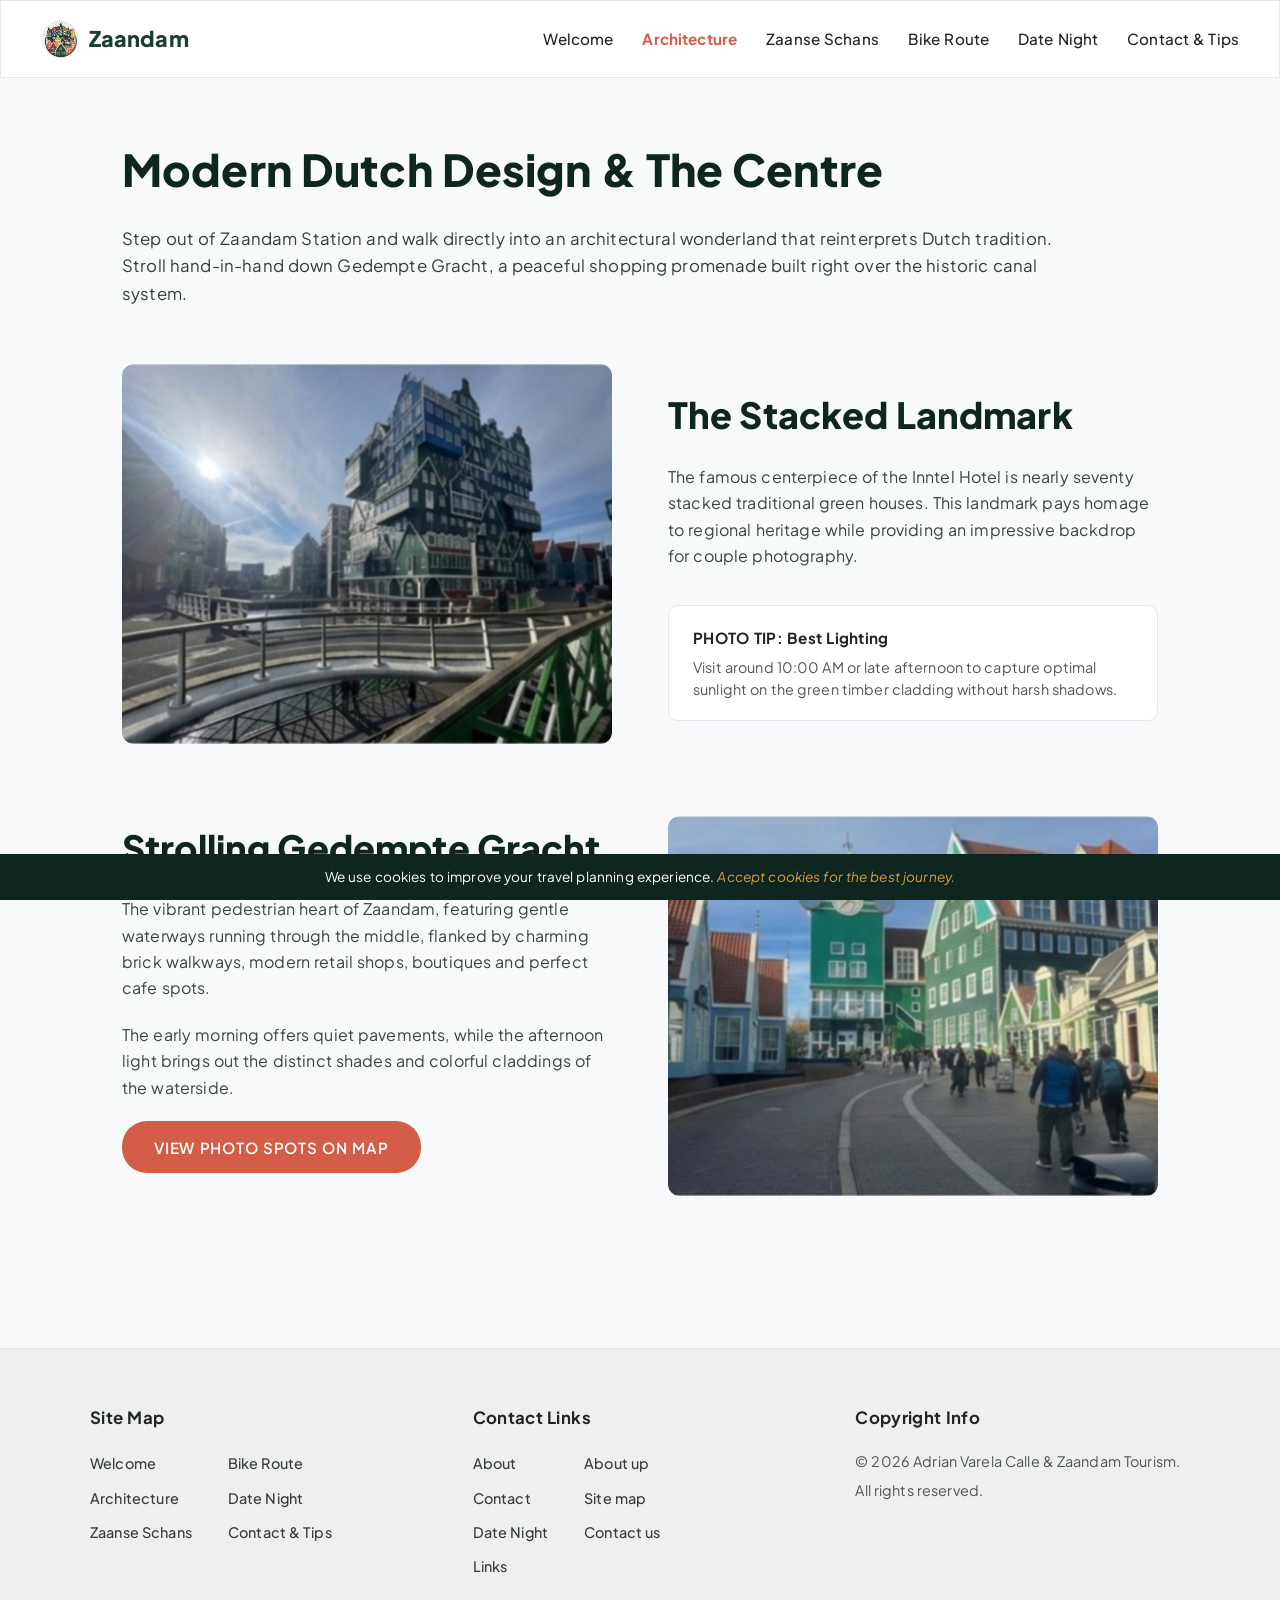
==== commit 140e6a79: "Final results" ====
--- a/architecture.html
+++ b/architecture.html
@@ -19,7 +19,7 @@
 </head>
 <body>
 
-	<!-- Required cookie notice element evaluated with z-index 9999 -->
+	<!-- Cookie banner -->
 	<aside id="cookies">
 		<p>We use cookies to improve your travel planning experience. <em>Accept cookies for the best journey.</em></p>
 	</aside>
@@ -49,7 +49,7 @@
 			<p>Step out of Zaandam Station and walk directly into an architectural wonderland that reinterprets Dutch tradition. Stroll hand-in-hand down Gedempte Gracht, a peaceful shopping promenade built right over the historic canal system.</p>
 		</section>
 
-		<!-- Block 1: The Stacked Landmark (Image Left, Text Right) -->
+		<!-- Inntel Hotel section -->
 		<section class="feature-row">
 			<figure class="feature-figure">
 				<img src="img/inntel-hotel.jpg" alt="Iconic Inntel Hotel with stacked traditional green facades" title="The Famous Stacked Inntel Hotel">
--- a/css/style.css
+++ b/css/style.css
@@ -119,10 +119,12 @@
 }
 
 .logo-img {
-	width: 32px;
-	height: 32px;
+	width: 38px;
+	height: 38px;
 	border-radius: 50%;
 	object-fit: cover;
+	clip-path: circle(49% at center);
+	display: inline-block;
 }
 
 .logo-text {
